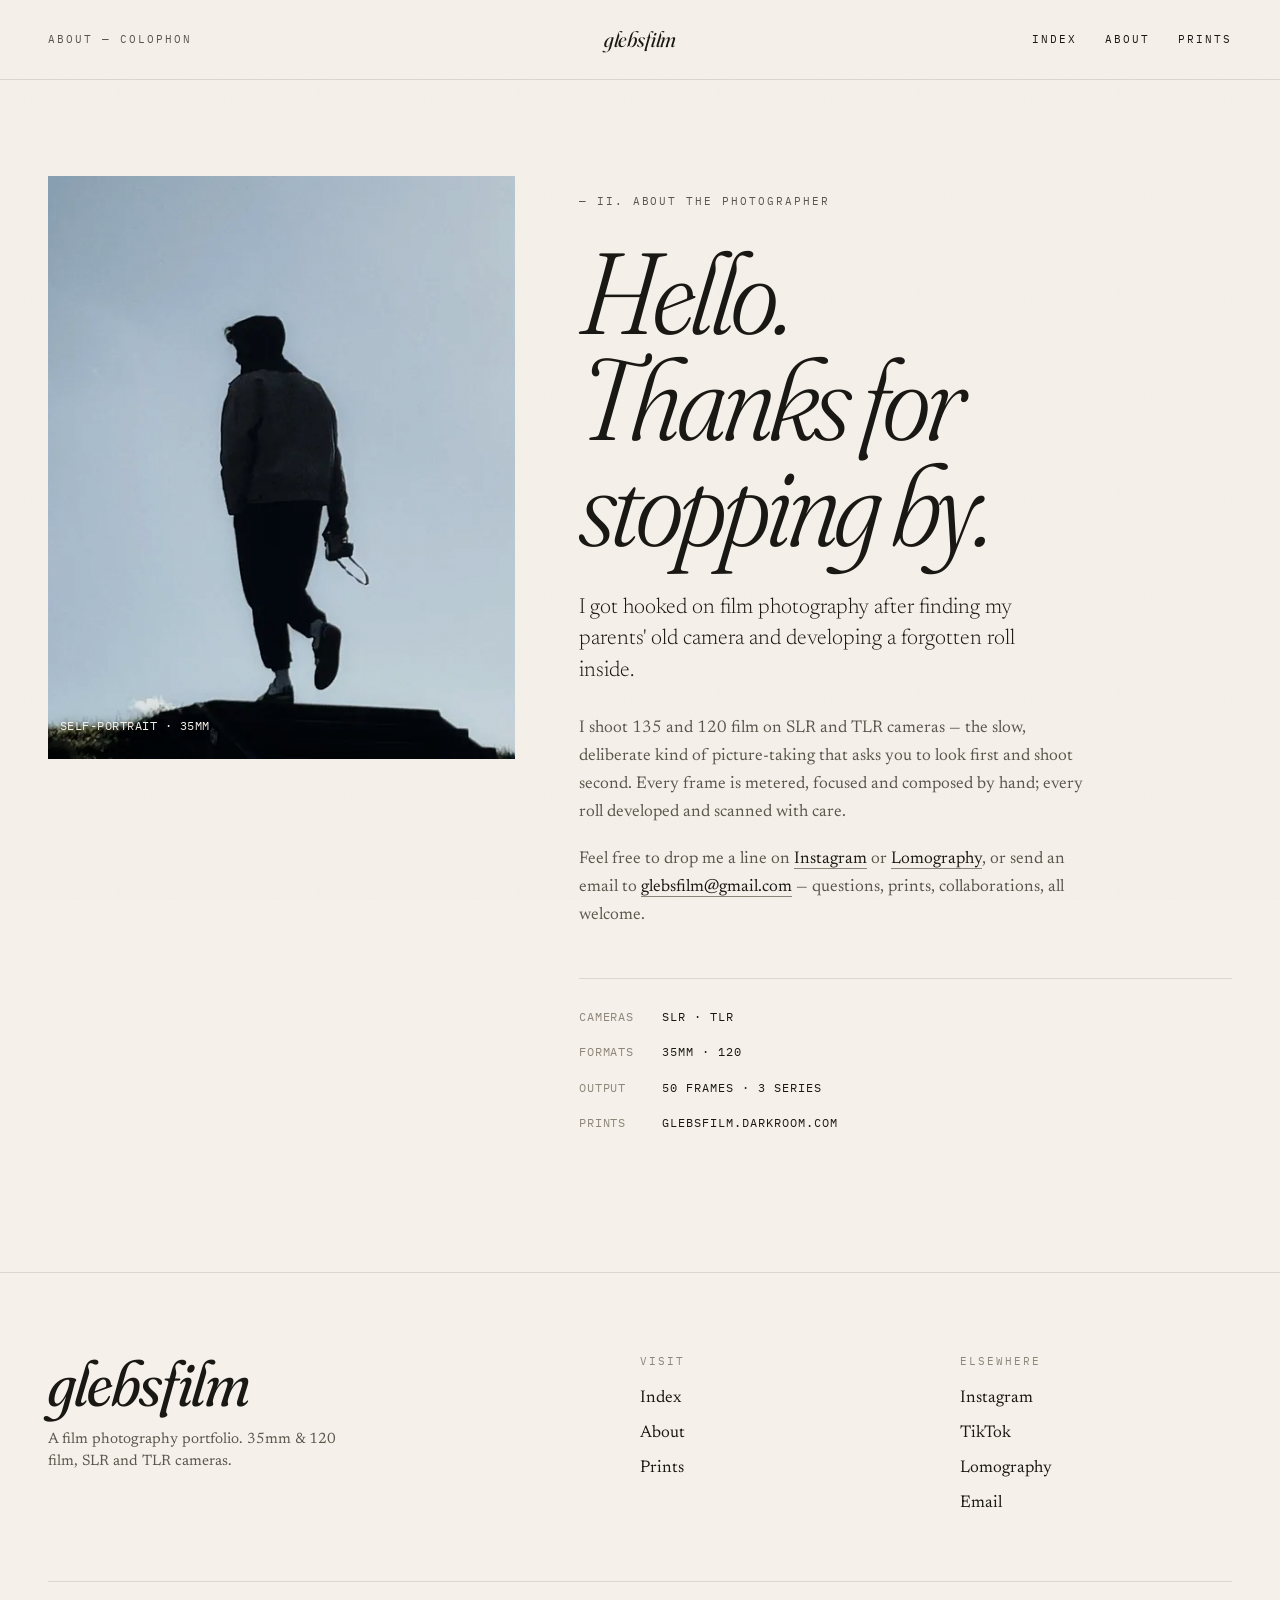
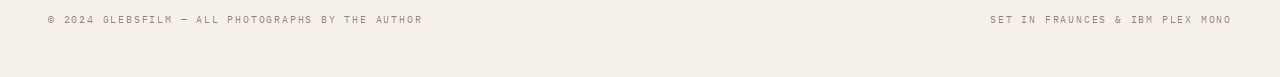
==== about.html @ 9dc7b3a7 "viewport fix" ====
<!DOCTYPE html>
<html lang="en">
<head>
  <meta charset="UTF-8">
  <meta name="viewport" content="width=device-width, initial-scale=1.0, viewport-fit=cover">
  <title>About — glebsfilm</title>
  <meta name="description" content="About glebsfilm — a film photographer working with 35mm and 120 film on SLR and TLR cameras.">
  <meta name="keywords" content="Photography, Film photography, 35mm film, 120mm film, analog art, vintage photography">
  <meta name="author" content="glebsfilm">
  <link rel="canonical" href="https://www.glebsfilm.com/about.html">

  <link rel="apple-touch-icon" sizes="180x180" href="/apple-touch-icon.png">
  <link rel="icon" type="image/png" sizes="32x32" href="/favicon-32x32.png">
  <link rel="icon" type="image/png" sizes="16x16" href="/favicon-16x16.png">
  <link rel="manifest" href="/site.webmanifest">
  <link rel="mask-icon" href="/safari-pinned-tab.svg" color="#1a1814">
  <meta name="msapplication-TileColor" content="#F5F1EA">
  <meta name="theme-color" content="#F5F1EA">

  <meta property="og:type" content="website">
  <meta property="og:url" content="https://www.glebsfilm.com/about.html">
  <meta property="og:title" content="About — glebsfilm">
  <meta property="og:description" content="About glebsfilm — a film photographer working with 35mm and 120 film on SLR and TLR cameras.">
  <meta property="og:image" content="https://www.glebsfilm.com/assets/logo_square-640.webp">
  <meta property="og:image:width" content="640">
  <meta property="og:image:height" content="640">
  <meta name="twitter:card" content="summary_large_image">
  <meta name="twitter:title" content="About — glebsfilm">
  <meta name="twitter:description" content="About glebsfilm — a film photographer working with 35mm and 120 film on SLR and TLR cameras.">
  <meta name="twitter:image" content="https://www.glebsfilm.com/assets/logo_square-640.webp">

  <script defer src="https://static.cloudflareinsights.com/beacon.min.js"
          data-cf-beacon='{"token": "REPLACE_WITH_YOUR_CF_BEACON_TOKEN"}'></script>

  <link rel="preconnect" href="https://fonts.googleapis.com">
  <link rel="preconnect" href="https://fonts.gstatic.com" crossorigin>
  <link rel="stylesheet"
        href="https://fonts.googleapis.com/css2?family=Fraunces:ital,opsz,wght,SOFT@0,9..144,300..600,30..100;1,9..144,300..600,30..100&family=Newsreader:ital,opsz,wght@0,6..72,300..600;1,6..72,300..600&family=IBM+Plex+Mono:wght@300;400;500&display=swap">

  <link rel="stylesheet" href="styles/site.css?v=f0097ba1">
  
</head>
<body>
  <header class="site-nav">
  <div class="site-nav__index">About — Colophon</div>
  <a class="site-nav__brand" href="index.html">glebsfilm</a>
  <button class="site-nav__toggle" aria-label="Menu" aria-expanded="false">
    <svg width="22" height="14" viewBox="0 0 22 14" fill="none" stroke="currentColor" stroke-width="1.5"><line x1="0" y1="2" x2="22" y2="2"/><line x1="0" y1="12" x2="22" y2="12"/></svg>
  </button>
  <ul class="site-nav__links">
      <li><a href="index.html">Index</a></li>
      <li><a href="about.html" aria-current="page">About</a></li>
      <li><a href="https://glebsfilm.darkroom.com">Prints</a></li>
  </ul>
</header>

  <main class="about">
    <div class="container">
      <div class="about__grid">
        <div class="about__portrait">
          <picture>
            <img src="assets/logo_square-640.webp" alt="" decoding="async" width="613" height="640">
          </picture>
          <p class="mono about__portrait__caption">Self-portrait · 35mm</p>
        </div>

        <div class="about__copy">
          <p class="eyebrow about__eyebrow">— II. About the photographer</p>
          <h1 class="about__title">Hello.<br><em>Thanks for stopping by.</em></h1>

          <p class="about__lede">I got hooked on film photography after finding my parents' old camera and developing a forgotten roll inside.</p>

          <div class="about__body">
            <p>I shoot 135 and 120 film on SLR and TLR cameras &mdash; the slow, deliberate kind of picture-taking that asks you to look first and shoot second. Every frame is metered, focused and composed by hand; every roll developed and scanned with care.</p>
            <p>Feel free to drop me a line on <a href="https://www.instagram.com/glebsfilm/" target="_blank" rel="noopener">Instagram</a> or <a href="https://www.lomography.com/homes/glebsfilm/" target="_blank" rel="noopener">Lomography</a>, or send an email to <a href="mailto:glebsfilm@gmail.com">glebsfilm@gmail.com</a> &mdash; questions, prints, collaborations, all welcome.</p>
          </div>

          <dl class="about__contact">
            <dt>Cameras</dt><dd>SLR · TLR</dd>
            <dt>Formats</dt><dd>35mm · 120</dd>
            <dt>Output</dt><dd>50 frames · 3 series</dd>
            <dt>Prints</dt><dd><a href="https://glebsfilm.darkroom.com" target="_blank" rel="noopener">glebsfilm.darkroom.com</a></dd>
          </dl>
        </div>
      </div>
    </div>
  </main>

  <footer class="site-foot">
  <div class="container">
    <div class="site-foot__grid">
      <div>
        <p class="site-foot__brand">glebsfilm</p>
        <p class="site-foot__tag">A film photography portfolio. 35mm &amp; 120 film, SLR and TLR cameras.</p>
      </div>
      <div class="site-foot__col">
        <h4>Visit</h4>
        <ul>
          <li><a href="index.html">Index</a></li>
          <li><a href="about.html">About</a></li>
          <li><a href="https://glebsfilm.darkroom.com" target="_blank" rel="noopener">Prints</a></li>
        </ul>
      </div>
      <div class="site-foot__col">
        <h4>Elsewhere</h4>
        <ul>
          <li><a href="https://www.instagram.com/glebsfilm" target="_blank" rel="noopener">Instagram</a></li>
          <li><a href="https://www.tiktok.com/@glebsfilm_" target="_blank" rel="noopener">TikTok</a></li>
          <li><a href="https://www.lomography.com/homes/glebsfilm/" target="_blank" rel="noopener">Lomography</a></li>
          <li><a href="mailto:glebsfilm@gmail.com">Email</a></li>
        </ul>
      </div>
    </div>
    <div class="site-foot__base">
      <p class="site-foot__copyright">© 2024 glebsfilm — All photographs by the author</p>
      <p class="site-foot__set">Set in Fraunces &amp; IBM Plex Mono</p>
    </div>
  </div>
</footer>
  <script src="js/site.js?v=3b735ae2" defer></script>
</body>
</html>
---- styles/site.css ----
/* ============================================================
   glebsfilm — editorial monograph
   --------------------------------------------------------------
   Visual direction: printed photography book.
   Cream paper, generous whitespace, italic serif display,
   monospace for indices and metadata, serif for prose.
   No Bootstrap — modern CSS only (Grid, custom props, clamp).
   ============================================================ */

:root {
  /* Colour — paper, ink, and a single film-leader red accent */
  --paper:        #F5F1EA;
  --paper-soft:   #EFEAE1;
  --ink:          #1A1814;
  --ink-soft:     #5C564C;
  --ink-faint:    #8E867A;
  --hairline:     rgba(26, 24, 20, 0.12);
  --accent:       #8B2C1F;   /* deep darkroom red, used sparingly */
  --backdrop:     rgba(245, 241, 234, 0.96);

  /* Type */
  --font-display: 'Fraunces', 'Times New Roman', Georgia, serif;
  --font-body:    'Newsreader', 'Georgia', 'Times New Roman', serif;
  --font-mono:    'IBM Plex Mono', ui-monospace, 'SFMono-Regular', Menlo, monospace;

  /* Rhythm */
  --gutter: clamp(1.25rem, 4vw, 3rem);
  --max-w: 1400px;
}

/* ---------- Reset & base ---------- */
*, *::before, *::after { box-sizing: border-box; }

html { scroll-behavior: smooth; overflow-x: hidden; }

body {
  margin: 0;
  min-height: 100vh;
  overflow-x: hidden;       /* belt-and-suspenders against any stray horizontal overflow */
  background: var(--paper);
  color: var(--ink);
  font-family: var(--font-body);
  font-size: 17px;
  line-height: 1.6;
  font-feature-settings: "kern" 1, "liga" 1;
  -webkit-font-smoothing: antialiased;
  text-rendering: optimizeLegibility;
}

img, picture { display: block; max-width: 100%; }

a { color: inherit; text-decoration: none; }
a:hover { color: var(--accent); }

/* Page-grain overlay — almost imperceptible, gives the cream
   background some texture like uncoated paper. */
body::before {
  content: "";
  position: fixed;
  inset: 0;
  pointer-events: none;
  z-index: 200;
  opacity: 0.04;
  background-image: url("data:image/svg+xml;utf8,<svg xmlns='http://www.w3.org/2000/svg' width='200' height='200'><filter id='n'><feTurbulence type='fractalNoise' baseFrequency='0.9' numOctaves='2' stitchTiles='stitch'/></filter><rect width='100%25' height='100%25' filter='url(%23n)'/></svg>");
  mix-blend-mode: multiply;
}

/* ---------- Type utilities ---------- */
.mono {
  font-family: var(--font-mono);
  font-weight: 400;
  letter-spacing: 0.04em;
  text-transform: uppercase;
  font-size: 12px;
}

.eyebrow {
  font-family: var(--font-mono);
  font-size: 11px;
  letter-spacing: 0.18em;
  text-transform: uppercase;
  color: var(--ink-soft);
}

.container {
  max-width: var(--max-w);
  margin: 0 auto;
  padding-left: var(--gutter);
  padding-right: var(--gutter);
}

.visually-hidden {
  position: absolute;
  width: 1px; height: 1px;
  padding: 0; margin: -1px;
  overflow: hidden; clip: rect(0,0,0,0);
  white-space: nowrap; border: 0;
}

/* ============================================================
   NAVBAR
   ============================================================ */
.site-nav {
  position: fixed;
  top: 0; left: 0; right: 0;
  z-index: 100;
  display: grid;
  grid-template-columns: 1fr auto 1fr;
  align-items: center;
  padding: 22px var(--gutter);
  /* Extend the bar's background up into the iOS notch/status-bar area
     so it never shows a translucent strip at the very top. */
  padding-top: max(22px, env(safe-area-inset-top));
  background: var(--backdrop);
  backdrop-filter: blur(12px);
  -webkit-backdrop-filter: blur(12px);
  border-bottom: 1px solid var(--hairline);
  transition: padding 0.3s ease, background 0.3s ease;
}

/* When the hero is visible, give the nav a transparent treatment */
.site-nav--on-hero {
  background: transparent;
  border-bottom-color: transparent;
  backdrop-filter: none;
  -webkit-backdrop-filter: none;
  color: var(--paper);
}
.site-nav--on-hero .site-nav__brand,
.site-nav--on-hero .site-nav__links a,
.site-nav--on-hero .site-nav__index { color: var(--paper); }
.site-nav--on-hero .site-nav__index { color: rgba(245,241,234,0.7); }

.site-nav__brand {
  font-family: var(--font-display);
  font-style: italic;
  font-weight: 400;
  font-variation-settings: "opsz" 96;
  font-size: 22px;
  letter-spacing: -0.01em;
  color: var(--ink);
  grid-column: 2;
}

.site-nav__links {
  grid-column: 3;
  display: flex;
  gap: 28px;
  justify-content: flex-end;
  list-style: none;
  padding: 0; margin: 0;
}

.site-nav__links a {
  font-family: var(--font-mono);
  font-size: 11px;
  letter-spacing: 0.18em;
  text-transform: uppercase;
  color: var(--ink);
  position: relative;
  padding: 4px 0;
  display: inline-block;
}
.site-nav__links a::after {
  content: "";
  position: absolute;
  left: 0; right: 100%;
  bottom: -2px;
  height: 1px;
  background: currentColor;
  transition: right 0.35s ease;
}
.site-nav__links a:hover::after { right: 0; }

.site-nav__index {
  grid-column: 1;
  font-family: var(--font-mono);
  font-size: 11px;
  letter-spacing: 0.18em;
  text-transform: uppercase;
  color: var(--ink-soft);
}

.site-nav__toggle {
  display: none;
  background: none;
  border: 0;
  padding: 8px;
  cursor: pointer;
  color: inherit;
}
.site-nav__toggle svg { display: block; }

@media (max-width: 720px) {
  .site-nav { grid-template-columns: auto 1fr auto; padding: 18px var(--gutter); }
  .site-nav__index { display: none; }
  .site-nav__brand { grid-column: 1; font-size: 20px; }
  .site-nav__toggle { display: block; grid-column: 3; justify-self: end; }
  .site-nav__links {
    position: absolute;
    grid-column: 1 / -1;   /* span the whole bar, not just the right column */
    top: 100%; left: 0; right: 0;
    flex-direction: column;
    gap: 0;
    background: var(--paper);
    border-bottom: 1px solid var(--hairline);
    padding: 0;
    max-height: 0;
    overflow: hidden;
    transition: max-height 0.35s ease;
  }
  .site-nav__links.open { max-height: 400px; }
  .site-nav__links li { border-top: 1px solid var(--hairline); }
  .site-nav__links a {
    display: block;
    padding: 18px var(--gutter);
    font-size: 12px;
    color: var(--ink) !important;
  }
}

/* ============================================================
   HERO  (home page)
   ============================================================ */
.hero {
  position: relative;
  min-height: 100vh;
  max-height: 1100px;       /* keep it cinematic on tall monitors */
  display: grid;
  grid-template-rows: 1fr auto;
  overflow: hidden;
  background: var(--ink);
  color: var(--paper);
}

.hero__image {
  position: absolute;
  inset: 0;
  background-image: url('../assets/background-1920.webp');
  background-size: cover;
  /* Push the focal point higher so the face/camera stays in frame
     on wide aspect ratios. */
  background-position: 50% 22%;
  filter: brightness(0.78) contrast(1.05);
  z-index: 0;
}
@media (min-width: 1400px) {
  .hero__image { background-position: 50% 30%; }
}

.hero__image::after {
  content: "";
  position: absolute;
  inset: 0;
  background:
    linear-gradient(to bottom, rgba(0,0,0,0.4) 0%, transparent 25%, transparent 50%, rgba(0,0,0,0.65) 100%),
    radial-gradient(ellipse at center, transparent 35%, rgba(0,0,0,0.35) 100%);
}

.hero__content {
  position: relative;
  z-index: 2;
  grid-row: 2;
  padding: var(--gutter);
  padding-bottom: clamp(2.5rem, 6vw, 5rem);
  /* Use a centred container with max width so on 1920+ monitors the
     title doesn't sit on the absolute edge. */
  max-width: var(--max-w);
  margin: 0 auto;
  width: 100%;
  display: grid;
  grid-template-columns: 1fr auto;
  align-items: end;
  gap: var(--gutter);
}

.hero__title-wrap {
  /* Width is determined by the longest .word inside. No max-width
     constraint — that was causing 'by hand.' to wrap on its space. */
}

.hero__title {
  font-family: var(--font-display);
  font-weight: 300;
  font-style: italic;
  font-variation-settings: "opsz" 144, "SOFT" 30;
  font-size: clamp(44px, 9.5vw, 140px);
  line-height: 0.94;
  letter-spacing: -0.035em;
  color: var(--paper);
  margin: 0;
}
.hero__title .word {
  display: block;
  white-space: nowrap;   /* never break a word block at a space */
  opacity: 0;
  transform: translateY(28px);
  animation: rise 1.1s cubic-bezier(0.2, 0.7, 0.2, 1) forwards;
}
.hero__title .word:nth-child(1) { animation-delay: 0.20s; }
.hero__title .word:nth-child(2) { animation-delay: 0.35s; }
.hero__title .word:nth-child(3) { animation-delay: 0.50s; }

@keyframes rise {
  to { opacity: 1; transform: translateY(0); }
}

.hero__meta {
  display: flex;
  flex-direction: column;
  align-items: flex-end;
  gap: 8px;
  color: var(--paper);
  text-align: right;
  opacity: 0;
  animation: fadeUp 1s ease 0.75s forwards;
  padding-bottom: 6px;
}
.hero__meta .mono { color: rgba(245, 241, 234, 0.78); }
.hero__meta__name {
  font-size: 13px !important;
  letter-spacing: 0.12em !important;
  color: var(--paper) !important;
}
.hero__meta__sub { opacity: 0.6; }

@keyframes fadeUp {
  from { opacity: 0; transform: translateY(12px); }
  to   { opacity: 1; transform: translateY(0); }
}

.hero__corner {
  position: absolute;
  top: 0; right: 0;
  padding: calc(var(--gutter) + 76px) var(--gutter) 0;
  z-index: 2;
  color: var(--paper);
  text-align: right;
  opacity: 0;
  animation: fadeUp 1s ease 0.95s forwards;
}
.hero__corner .mono { color: rgba(245, 241, 234, 0.7); }
.hero__corner__sep {
  display: inline-block;
  width: 28px;
  height: 1px;
  background: rgba(245, 241, 234, 0.6);
  vertical-align: middle;
  margin: 0 8px 4px;
}

.hero__scroll {
  position: absolute;
  bottom: 24px;
  left: 50%;
  transform: translateX(-50%);
  z-index: 2;
  color: var(--paper);
  display: flex;
  flex-direction: column;
  align-items: center;
  gap: 6px;
  opacity: 0;
  animation: fadeUp 1s ease 1.5s forwards;
}
.hero__scroll .mono { color: rgba(245, 241, 234, 0.6); }
.hero__scroll__line {
  width: 1px;
  height: 36px;
  background: rgba(245, 241, 234, 0.45);
  position: relative;
  overflow: hidden;
}
.hero__scroll__line::after {
  content: "";
  position: absolute;
  inset: 0;
  background: var(--paper);
  transform: translateY(-100%);
  animation: drip 2.4s ease-in-out infinite;
}
@keyframes drip {
  0%   { transform: translateY(-100%); }
  60%  { transform: translateY(100%); }
  100% { transform: translateY(100%); }
}

@media (max-width: 720px) {
  .hero__content { grid-template-columns: 1fr; }
  .hero__meta    { align-items: flex-start; text-align: left; }
  .hero__corner  { display: none; }
}

/* ============================================================
   COLLECTIONS GRID (home)
   ============================================================ */
.collections {
  padding: clamp(5rem, 12vw, 9rem) 0 clamp(4rem, 10vw, 7rem);
}

.collections__header {
  display: grid;
  grid-template-columns: 1fr auto;
  align-items: end;
  gap: var(--gutter);
  margin-bottom: clamp(2.5rem, 6vw, 5rem);
  padding-bottom: 22px;
  border-bottom: 1px solid var(--hairline);
}

.collections__eyebrow { margin-bottom: 18px; }

.collections__title {
  font-family: var(--font-display);
  font-style: italic;
  font-weight: 300;
  font-variation-settings: "opsz" 144;
  font-size: clamp(40px, 6.5vw, 96px);
  line-height: 0.96;
  letter-spacing: -0.03em;
  margin: 0;
}

.collections__count {
  text-align: right;
  color: var(--ink-soft);
  padding-bottom: 8px;
}

.collections__grid {
  display: grid;
  grid-template-columns: repeat(3, 1fr);
  gap: clamp(1.5rem, 3vw, 3rem);
}

@media (max-width: 880px) {
  .collections__grid { grid-template-columns: 1fr; gap: 3.5rem; }
  .collections__header { grid-template-columns: 1fr; align-items: start; }
  .collections__count { text-align: left; padding-bottom: 0; }
}

.collection-card {
  position: relative;
  display: block;
  color: var(--ink);
}

.collection-card__media {
  position: relative;
  aspect-ratio: 4 / 5;
  overflow: hidden;
  background: var(--ink-soft);
}
/* picture must also fill the box so the inner img can cover it */
.collection-card__media picture {
  position: absolute;
  inset: 0;
  display: block;
}
.collection-card__media img {
  width: 100%;
  height: 100%;
  object-fit: cover;
  transition: transform 1.2s cubic-bezier(0.2, 0.7, 0.2, 1);
}
.collection-card:hover .collection-card__media img {
  transform: scale(1.045);
}

.collection-card__num {
  position: absolute;
  top: 14px; left: 14px;
  color: #fff;
  mix-blend-mode: difference;
  z-index: 2;
}

.collection-card__view {
  position: absolute;
  bottom: 14px; right: 14px;
  color: var(--paper);
  opacity: 0;
  transform: translateY(6px);
  transition: opacity 0.4s ease, transform 0.4s ease;
  z-index: 2;
  text-shadow: 0 1px 6px rgba(0,0,0,0.4);
}
.collection-card:hover .collection-card__view {
  opacity: 1;
  transform: translateY(0);
}

.collection-card__meta {
  display: grid;
  grid-template-columns: 1fr auto;
  align-items: baseline;
  gap: 16px;
  margin-top: 18px;
  padding-bottom: 4px;
}

.collection-card__title {
  font-family: var(--font-display);
  font-style: italic;
  font-weight: 400;
  font-variation-settings: "opsz" 96;
  font-size: clamp(22px, 2.3vw, 30px);
  line-height: 1.05;
  letter-spacing: -0.015em;
  margin: 0;
  color: var(--ink);
  transition: color 0.3s ease;
}
.collection-card:hover .collection-card__title { color: var(--accent); }

.collection-card__count {
  color: var(--ink-faint);
  white-space: nowrap;
}

/* ============================================================
   ABOUT
   ============================================================ */
.about {
  padding-top: clamp(7rem, 14vw, 11rem);
  padding-bottom: clamp(5rem, 10vw, 8rem);
}

.about__grid {
  display: grid;
  grid-template-columns: 5fr 7fr;
  gap: clamp(2rem, 5vw, 5rem);
  align-items: start;
}

@media (max-width: 880px) {
  .about__grid { grid-template-columns: 1fr; }
}

.about__portrait {
  position: relative;
  aspect-ratio: 4 / 5;
  overflow: hidden;
  background: var(--ink-soft);
}
.about__portrait picture {
  position: absolute;
  inset: 0;
  display: block;
}
.about__portrait img {
  width: 100%; height: 100%;
  object-fit: cover;
  filter: contrast(1.04);
}
.about__portrait__caption {
  position: absolute;
  bottom: 12px; left: 12px;
  color: var(--paper);
  text-shadow: 0 1px 8px rgba(0,0,0,0.5);
}

.about__copy { padding-top: 6px; }

.about__eyebrow { margin-bottom: 28px; }

.about__title {
  font-family: var(--font-display);
  font-style: italic;
  font-weight: 300;
  font-variation-settings: "opsz" 144, "SOFT" 50;
  font-size: clamp(48px, 9vw, 132px);
  line-height: 0.92;
  letter-spacing: -0.035em;
  margin: 0 0 36px;
}

.about__lede {
  font-family: var(--font-body);
  font-weight: 300;
  font-size: clamp(19px, 1.7vw, 24px);
  line-height: 1.45;
  color: var(--ink);
  margin: 0 0 28px;
  max-width: 38ch;
}
.about__lede em {
  font-family: var(--font-display);
  font-style: italic;
  font-variation-settings: "opsz" 36;
  font-weight: 400;
}

.about__body {
  font-size: 17px;
  line-height: 1.65;
  color: var(--ink-soft);
  max-width: 52ch;
}
.about__body p { margin: 0 0 1.1em; }
.about__body a {
  color: var(--ink);
  border-bottom: 1px solid var(--ink-faint);
  transition: color 0.2s ease, border-color 0.2s ease;
}
.about__body a:hover {
  color: var(--accent);
  border-color: var(--accent);
}

.about__contact {
  margin-top: 48px;
  padding-top: 28px;
  border-top: 1px solid var(--hairline);
  display: grid;
  grid-template-columns: auto 1fr;
  gap: 16px 28px;
  font-family: var(--font-mono);
  font-size: 12px;
  letter-spacing: 0.08em;
  text-transform: uppercase;
}
.about__contact dt { color: var(--ink-faint); }
.about__contact dd { margin: 0; color: var(--ink); }

/* ============================================================
   COLLECTION PAGE
   ============================================================ */
.coll-head {
  padding-top: clamp(7rem, 13vw, 11rem);
  padding-bottom: clamp(2rem, 5vw, 4rem);
}

.coll-head__grid {
  display: grid;
  grid-template-columns: 1fr auto;
  align-items: end;
  gap: var(--gutter);
  padding-bottom: 28px;
  border-bottom: 1px solid var(--hairline);
}

.coll-head__eyebrow { margin-bottom: 18px; }

.coll-head__title {
  font-family: var(--font-display);
  font-style: italic;
  font-weight: 300;
  font-variation-settings: "opsz" 144, "SOFT" 40;
  font-size: clamp(48px, 9vw, 132px);
  line-height: 0.92;
  letter-spacing: -0.035em;
  margin: 0;
}

.coll-head__meta {
  display: grid;
  gap: 10px;
  text-align: right;
  color: var(--ink-soft);
  padding-bottom: 8px;
}

@media (max-width: 720px) {
  .coll-head__grid { grid-template-columns: 1fr; }
  .coll-head__meta { text-align: left; }
}

.gallery {
  /* CSS-columns masonry. Photos flow into columns at their natural
     aspect ratio, balanced for height. */
  padding-top: clamp(1.5rem, 3vw, 2.5rem);
  columns: 2;
  column-gap: clamp(1rem, 2.2vw, 2rem);
}

@media (max-width: 720px) {
  .gallery { columns: 1; }
}

.frame {
  position: relative;
  display: block;
  width: 100%;
  margin: 0 0 clamp(1.75rem, 3.5vw, 3rem);
  break-inside: avoid;     /* don't split a figure across columns */
  cursor: zoom-in;
}

.frame__picture {
  position: relative;
  overflow: hidden;
  background: transparent;
  box-shadow: 0 1px 0 var(--hairline), 0 18px 30px -22px rgba(26,24,20,0.18);
}

.frame__picture img {
  width: 100%;
  height: auto;
  display: block;
  opacity: 0;
  transform: scale(1.015);
  transition: opacity 1.2s ease, transform 1.4s ease;
}
.frame.in .frame__picture img {
  opacity: 1;
  transform: scale(1);
}

/* Subtle zoom hint on hover */
.frame:hover .frame__picture img { transform: scale(1.025); }
.frame:hover .frame__caption .frame__index { color: var(--accent); }

/* Caption sits BELOW the photo — always readable, never fighting
   the image. Index left, camera + film right; stacks on mobile. */
.frame__caption {
  display: flex;
  align-items: baseline;
  justify-content: space-between;
  gap: 12px;
  margin: 14px 2px 0;
  flex-wrap: wrap;
}
.frame__index {
  color: var(--ink-faint);
  font-size: 11px;
  letter-spacing: 0.14em;
}
.frame__meta {
  color: var(--ink-soft);
  font-size: 11px;
  letter-spacing: 0.14em;
  text-align: right;
}

/* End-of-collection navigation */
.coll-foot {
  padding: clamp(3.5rem, 8vw, 6rem) 0 clamp(2rem, 5vw, 3rem);
  border-top: 1px solid var(--hairline);
  margin-top: clamp(3rem, 7vw, 5rem);
}
.coll-foot__inner {
  display: grid;
  grid-template-columns: 1fr auto 1fr;
  align-items: center;
  gap: var(--gutter);
}
.coll-foot__prev, .coll-foot__next {
  display: grid;
  gap: 6px;
}
.coll-foot__prev { text-align: left; }
.coll-foot__next { text-align: right; }
.coll-foot__label { color: var(--ink-faint); }
.coll-foot__link {
  font-family: var(--font-display);
  font-style: italic;
  font-size: clamp(26px, 3.5vw, 44px);
  line-height: 1;
  letter-spacing: -0.02em;
  font-variation-settings: "opsz" 72;
}
.coll-foot__link:hover { color: var(--accent); }

.coll-foot__home {
  font-family: var(--font-mono);
  font-size: 11px;
  letter-spacing: 0.18em;
  text-transform: uppercase;
  color: var(--ink-soft);
  white-space: nowrap;
}
.coll-foot__home:hover { color: var(--accent); }

@media (max-width: 720px) {
  .coll-foot__inner { grid-template-columns: 1fr; gap: 32px; text-align: left; }
  .coll-foot__next { text-align: left; }
}

/* ============================================================
   FOOTER
   ============================================================ */
.site-foot {
  border-top: 1px solid var(--hairline);
  padding: clamp(3rem, 7vw, 5rem) 0 clamp(1.5rem, 3vw, 2.5rem);
  background: var(--paper);
}
.site-foot__grid {
  display: grid;
  grid-template-columns: 2fr 1fr 1fr;
  gap: clamp(1.5rem, 4vw, 3rem);
  align-items: start;
}
@media (max-width: 720px) {
  .site-foot__grid { grid-template-columns: 1fr; gap: 2rem; }
}

.site-foot__brand {
  font-family: var(--font-display);
  font-style: italic;
  font-variation-settings: "opsz" 144, "SOFT" 50;
  font-size: clamp(36px, 5vw, 64px);
  line-height: 0.95;
  letter-spacing: -0.02em;
  color: var(--ink);
  margin: 0 0 6px;
}
.site-foot__tag {
  color: var(--ink-soft);
  max-width: 32ch;
  font-size: 15px;
  line-height: 1.5;
}

.site-foot__col h4 {
  font-family: var(--font-mono);
  font-size: 11px;
  letter-spacing: 0.18em;
  text-transform: uppercase;
  color: var(--ink-faint);
  margin: 0 0 14px;
  font-weight: 400;
}
.site-foot__col ul {
  list-style: none;
  padding: 0; margin: 0;
  display: grid;
  gap: 8px;
}
.site-foot__col a {
  font-family: var(--font-body);
  font-size: 17px;
  color: var(--ink);
}
.site-foot__col a:hover { color: var(--accent); }

.site-foot__base {
  margin-top: clamp(2.5rem, 5vw, 4rem);
  padding-top: 20px;
  border-top: 1px solid var(--hairline);
  display: flex;
  justify-content: space-between;
  align-items: center;
  gap: 16px;
  flex-wrap: wrap;
}
.site-foot__copyright,
.site-foot__set {
  font-family: var(--font-mono);
  font-size: 10px;
  letter-spacing: 0.18em;
  text-transform: uppercase;
  color: var(--ink-faint);
}

/* ============================================================
   LIGHTBOX
   ============================================================ */
.lightbox {
  position: fixed;
  inset: 0;
  z-index: 1000;
  background: rgba(15, 14, 12, 0.97);
  display: flex;
  flex-direction: column;
  padding: clamp(60px, 6vw, 90px) clamp(40px, 4vw, 80px) clamp(20px, 3vw, 36px);
  opacity: 0;
  pointer-events: none;
  transition: opacity 0.25s ease;
}
.lightbox.open {
  opacity: 1;
  pointer-events: auto;
}
.lightbox[hidden] { display: none; }

.lightbox__viewport {
  flex: 1 1 0;
  min-height: 0;        /* lets the flex item shrink under intrinsic content */
  display: flex;
  align-items: center;
  justify-content: center;
}

.lightbox__img {
  max-width: 100%;
  max-height: 100%;
  width: auto;
  height: auto;
  object-fit: contain;
  box-shadow: 0 30px 80px -20px rgba(0,0,0,0.6);
  transition: opacity 0.25s ease;
}
.lightbox.loading .lightbox__img { opacity: 0.3; }

.lightbox__caption {
  margin-top: 22px;
  display: grid;
  grid-template-columns: auto 1fr;
  align-items: baseline;
  gap: 24px;
  color: rgba(245, 241, 234, 0.72);
  font-family: var(--font-mono);
  font-size: 11px;
  letter-spacing: 0.18em;
  text-transform: uppercase;
}
.lightbox__index { color: rgba(245, 241, 234, 0.55); }
.lightbox__meta  { color: var(--paper); text-align: right; }

/* Button chrome */
.lightbox button {
  position: absolute;
  background: none;
  border: 0;
  color: var(--paper);
  cursor: pointer;
  padding: 14px;
  opacity: 0.55;
  transition: opacity 0.2s ease;
  z-index: 2;
}
.lightbox button:hover, .lightbox button:focus-visible { opacity: 1; outline: 0; }
.lightbox button svg { display: block; }

.lightbox__close { top: 18px; right: 18px; }
.lightbox__prev  { top: 50%; left: 12px;  transform: translateY(-50%); }
.lightbox__next  { top: 50%; right: 12px; transform: translateY(-50%); }

@media (max-width: 720px) {
  .lightbox { padding: 60px 12px 16px; }
  .lightbox__prev { left: 4px; }
  .lightbox__next { right: 4px; }
  .lightbox__caption {
    grid-template-columns: 1fr;
    gap: 4px;
    font-size: 10px;
  }
  .lightbox__meta { text-align: left; }
}

/* When the lightbox is open, lock body scroll */
body.lightbox-open { overflow: hidden; }
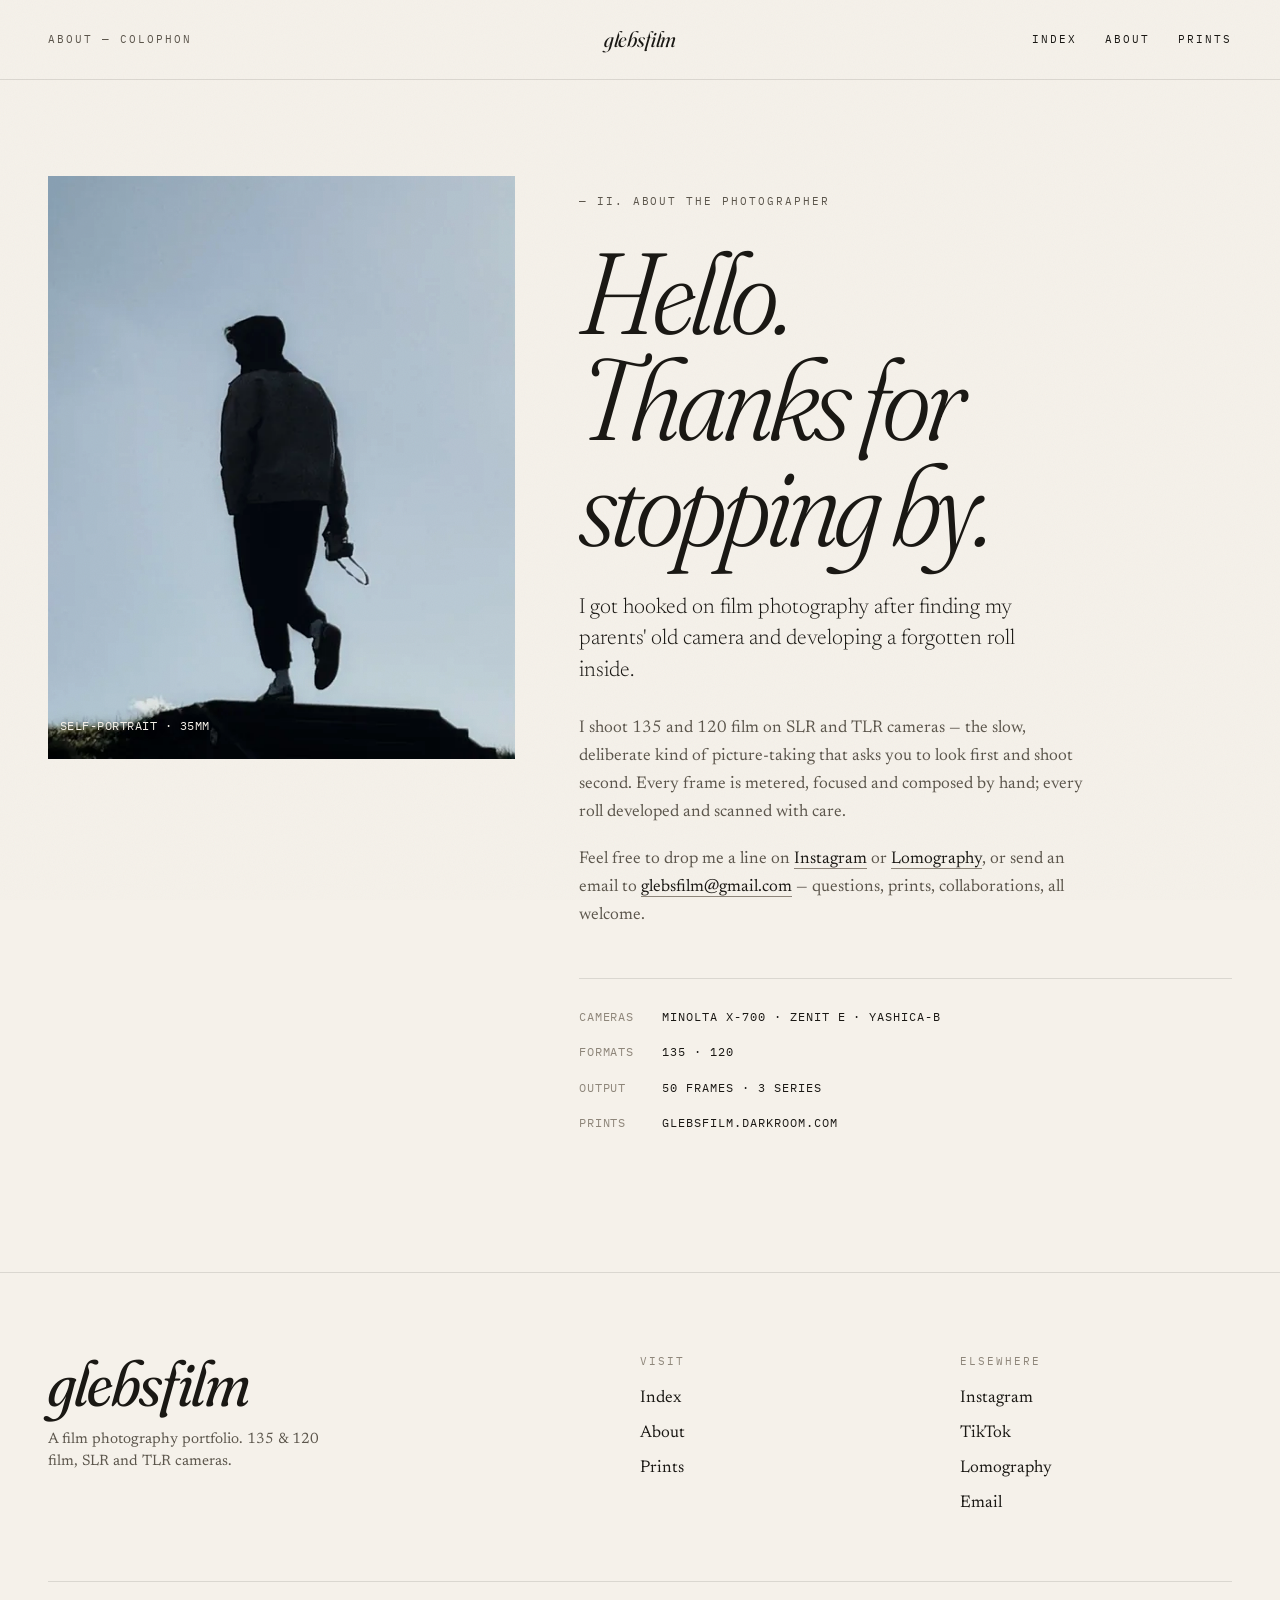
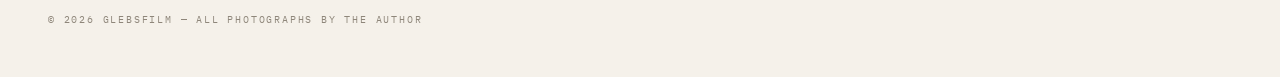
==== commit 8279e4f8: "Update about.html" ====
--- a/about.html
+++ b/about.html
@@ -76,8 +76,8 @@
           </div>
 
           <dl class="about__contact">
-            <dt>Cameras</dt><dd>SLR · TLR</dd>
-            <dt>Formats</dt><dd>35mm · 120</dd>
+            <dt>Cameras</dt><dd>MINOLTA X-700 · ZENIT E · YASHICA-B</dd>
+            <dt>Formats</dt><dd>135 · 120</dd>
             <dt>Output</dt><dd>50 frames · 3 series</dd>
             <dt>Prints</dt><dd><a href="https://glebsfilm.darkroom.com" target="_blank" rel="noopener">glebsfilm.darkroom.com</a></dd>
           </dl>
@@ -91,7 +91,7 @@
     <div class="site-foot__grid">
       <div>
         <p class="site-foot__brand">glebsfilm</p>
-        <p class="site-foot__tag">A film photography portfolio. 35mm &amp; 120 film, SLR and TLR cameras.</p>
+        <p class="site-foot__tag">A film photography portfolio. 135 &amp; 120 film, SLR and TLR cameras.</p>
       </div>
       <div class="site-foot__col">
         <h4>Visit</h4>
@@ -112,11 +112,10 @@
       </div>
     </div>
     <div class="site-foot__base">
-      <p class="site-foot__copyright">© 2024 glebsfilm — All photographs by the author</p>
-      <p class="site-foot__set">Set in Fraunces &amp; IBM Plex Mono</p>
+      <p class="site-foot__copyright">© 2026 glebsfilm — All photographs by the author</p>
     </div>
   </div>
 </footer>
   <script src="js/site.js?v=3b735ae2" defer></script>
 </body>
-</html>+</html>
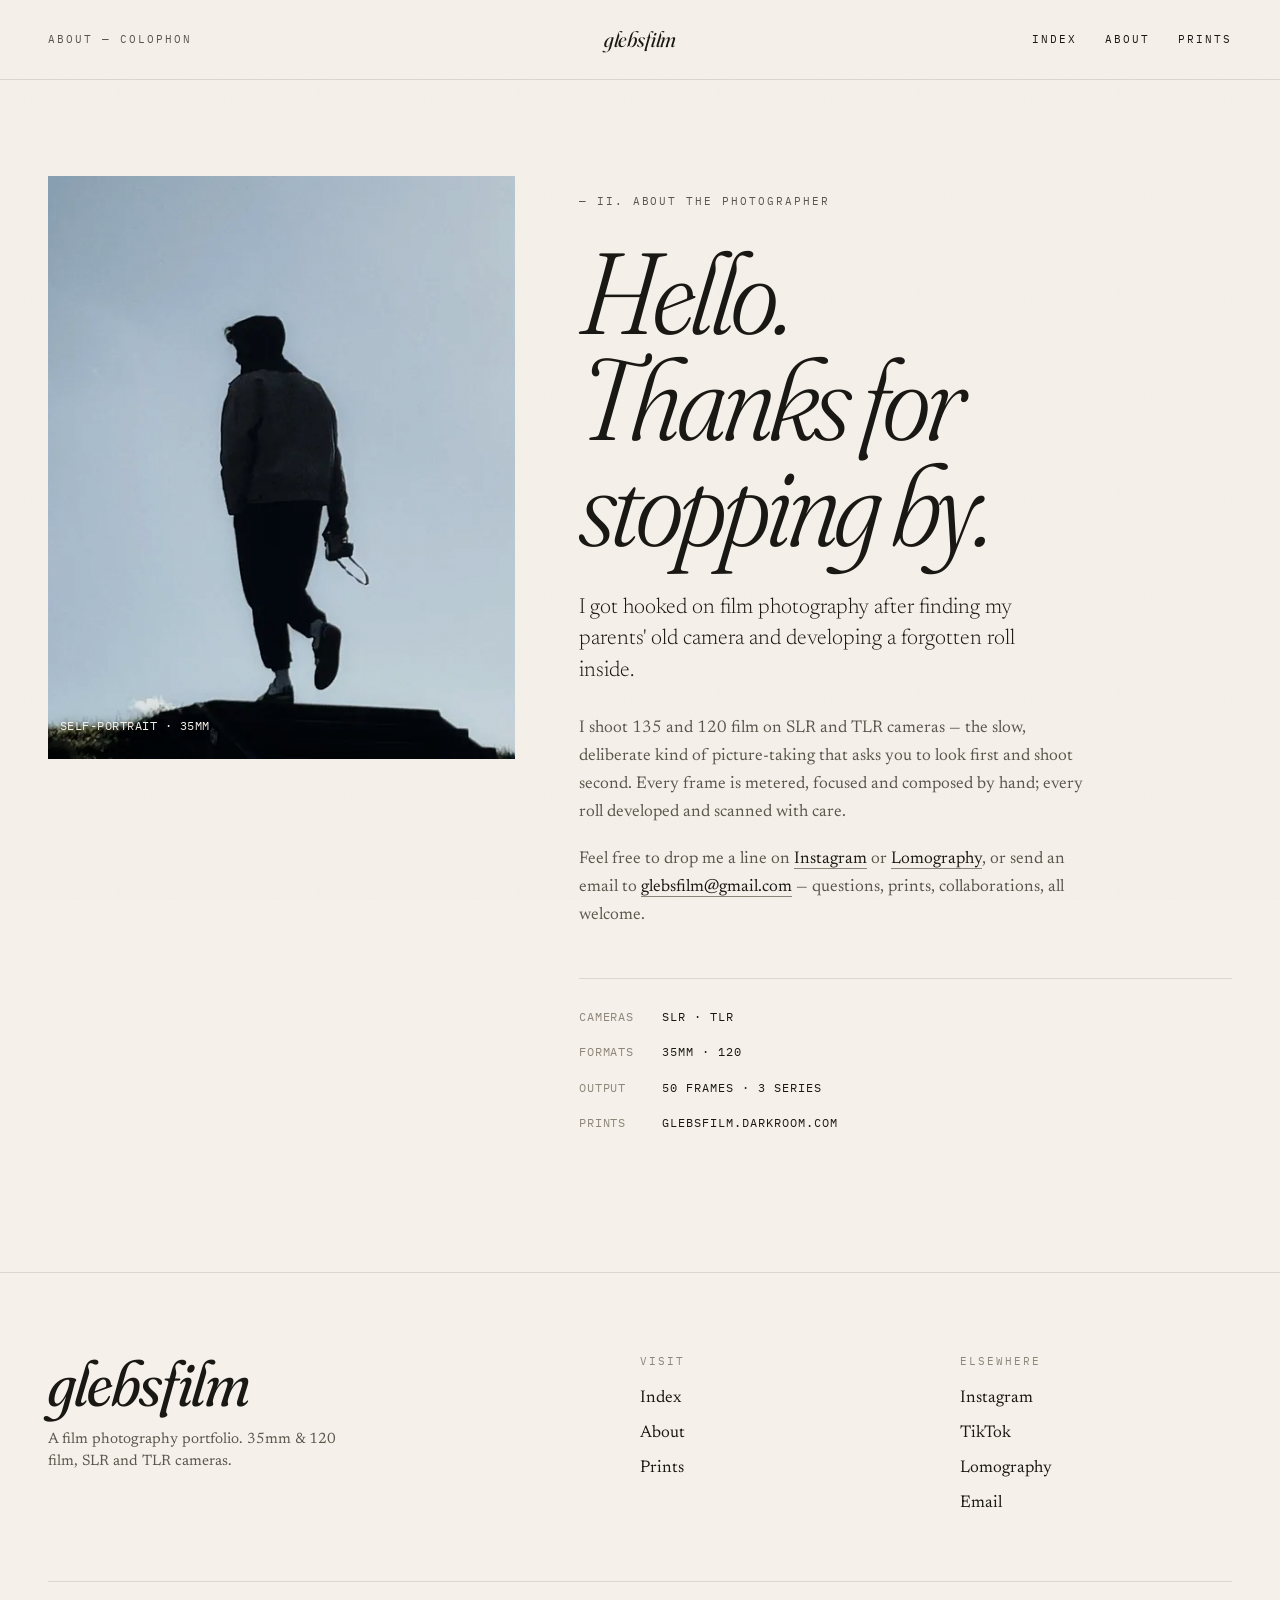
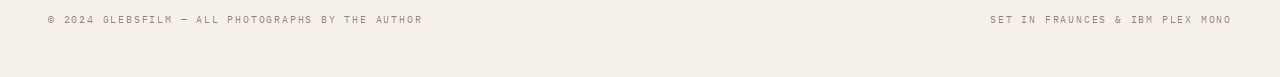
==== commit b565c1ae: "safari top fix" ====
--- a/about.html
+++ b/about.html
@@ -76,8 +76,8 @@
           </div>
 
           <dl class="about__contact">
-            <dt>Cameras</dt><dd>MINOLTA X-700 · ZENIT E · YASHICA-B</dd>
-            <dt>Formats</dt><dd>135 · 120</dd>
+            <dt>Cameras</dt><dd>SLR · TLR</dd>
+            <dt>Formats</dt><dd>35mm · 120</dd>
             <dt>Output</dt><dd>50 frames · 3 series</dd>
             <dt>Prints</dt><dd><a href="https://glebsfilm.darkroom.com" target="_blank" rel="noopener">glebsfilm.darkroom.com</a></dd>
           </dl>
@@ -91,7 +91,7 @@
     <div class="site-foot__grid">
       <div>
         <p class="site-foot__brand">glebsfilm</p>
-        <p class="site-foot__tag">A film photography portfolio. 135 &amp; 120 film, SLR and TLR cameras.</p>
+        <p class="site-foot__tag">A film photography portfolio. 35mm &amp; 120 film, SLR and TLR cameras.</p>
       </div>
       <div class="site-foot__col">
         <h4>Visit</h4>
@@ -112,10 +112,11 @@
       </div>
     </div>
     <div class="site-foot__base">
-      <p class="site-foot__copyright">© 2026 glebsfilm — All photographs by the author</p>
+      <p class="site-foot__copyright">© 2024 glebsfilm — All photographs by the author</p>
+      <p class="site-foot__set">Set in Fraunces &amp; IBM Plex Mono</p>
     </div>
   </div>
 </footer>
   <script src="js/site.js?v=3b735ae2" defer></script>
 </body>
-</html>
+</html>
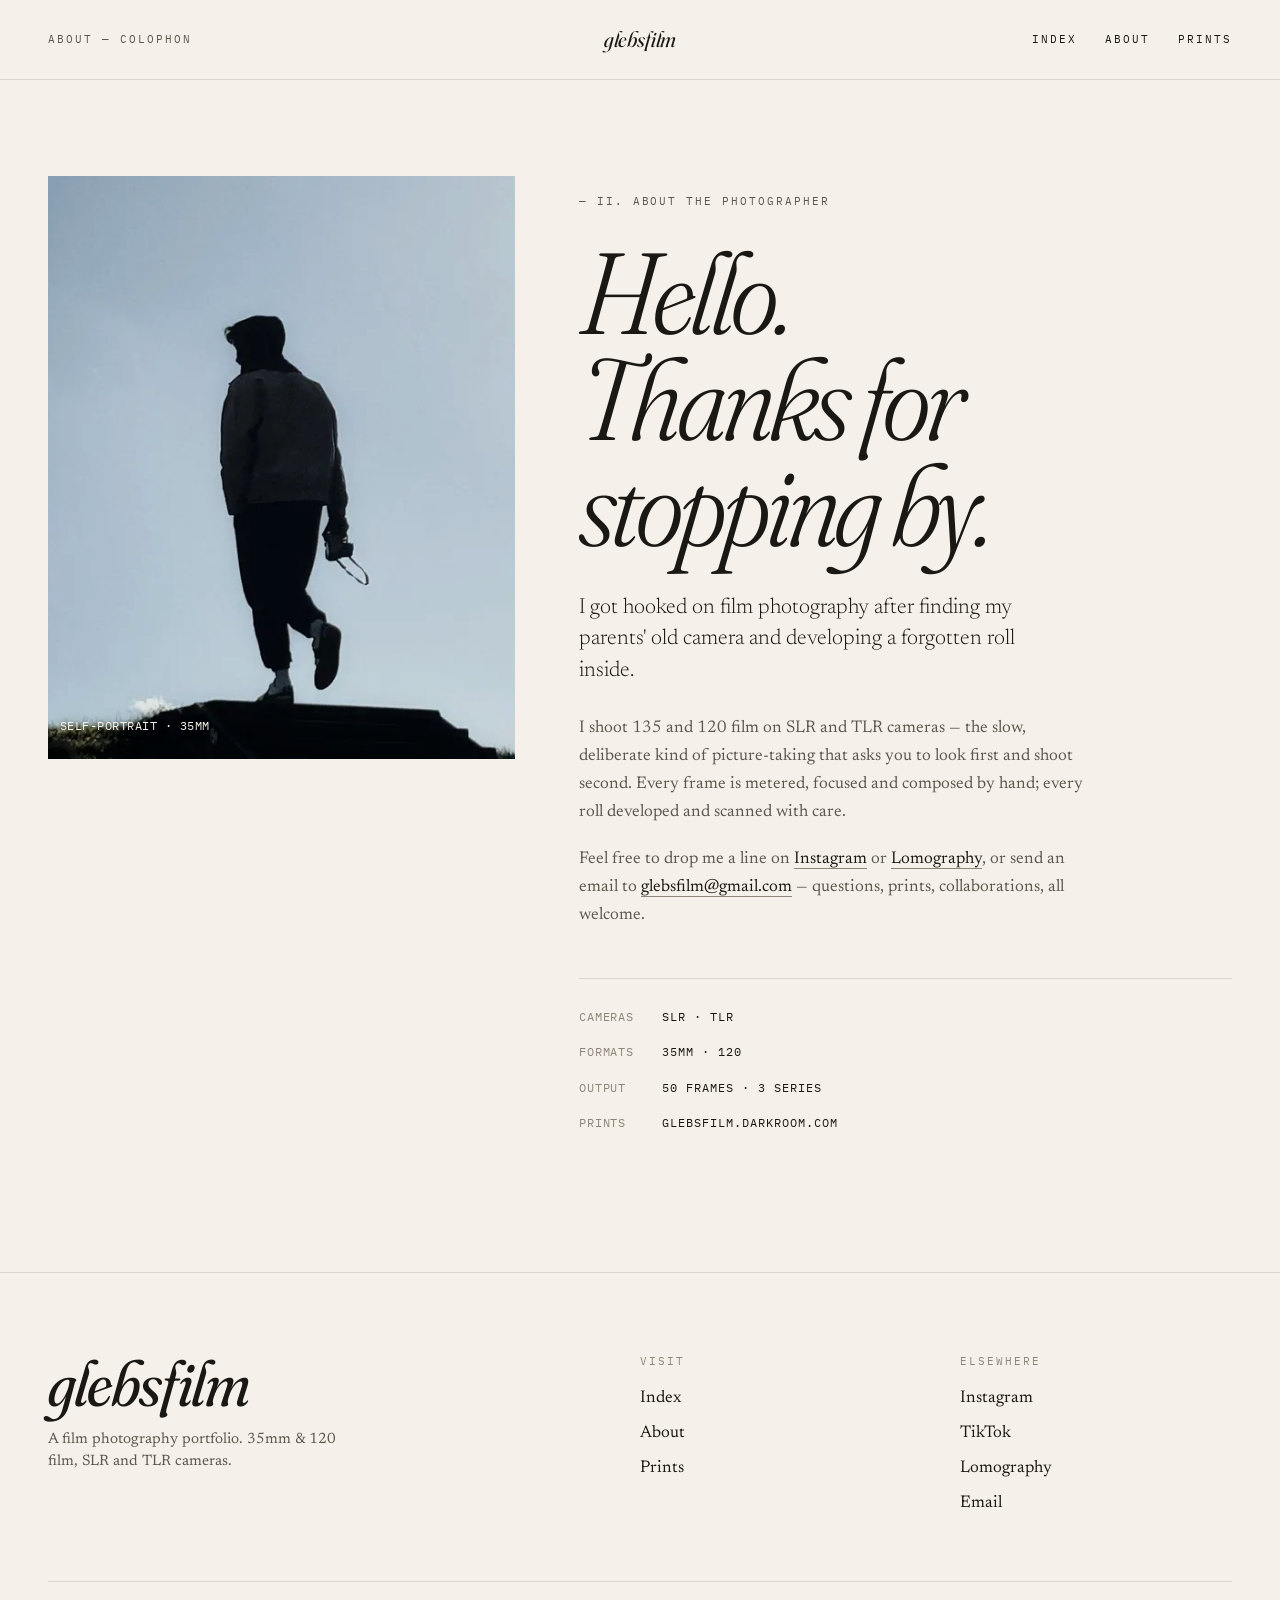
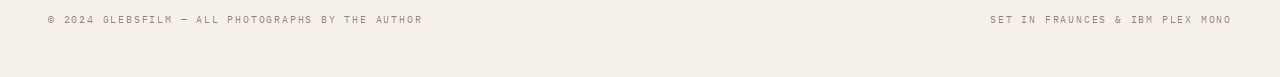
==== commit 398f2f49: "Auto-process images and rebuild HTML [skip ci]" ====
--- a/about.html
+++ b/about.html
@@ -37,7 +37,7 @@
   <link rel="stylesheet"
         href="https://fonts.googleapis.com/css2?family=Fraunces:ital,opsz,wght,SOFT@0,9..144,300..600,30..100;1,9..144,300..600,30..100&family=Newsreader:ital,opsz,wght@0,6..72,300..600;1,6..72,300..600&family=IBM+Plex+Mono:wght@300;400;500&display=swap">
 
-  <link rel="stylesheet" href="styles/site.css?v=f0097ba1">
+  <link rel="stylesheet" href="styles/site.css?v=93d80c30">
   
 </head>
 <body>
--- a/styles/site.css
+++ b/styles/site.css
@@ -941,3 +941,25 @@
 
 /* When the lightbox is open, lock body scroll */
 body.lightbox-open { overflow: hidden; }
+
+/* ============================================================
+   iOS notch / status-bar shield
+   ------------------------------------------------------------
+   A small always-cream strip in the safe-area top zone, sitting
+   just below the navbar (z-index 99 vs nav's 100). iOS Safari
+   sometimes fails to paint position:fixed backgrounds into the
+   safe-area inset during scroll transitions — this guarantees
+   the top is never transparent regardless of the nav's state.
+   Height collapses to 0px on non-notched devices.
+   ============================================================ */
+body::before {
+  content: "";
+  position: fixed;
+  top: 0;
+  left: 0;
+  right: 0;
+  height: env(safe-area-inset-top, 0);
+  background: var(--paper);
+  z-index: 99;
+  pointer-events: none;
+}
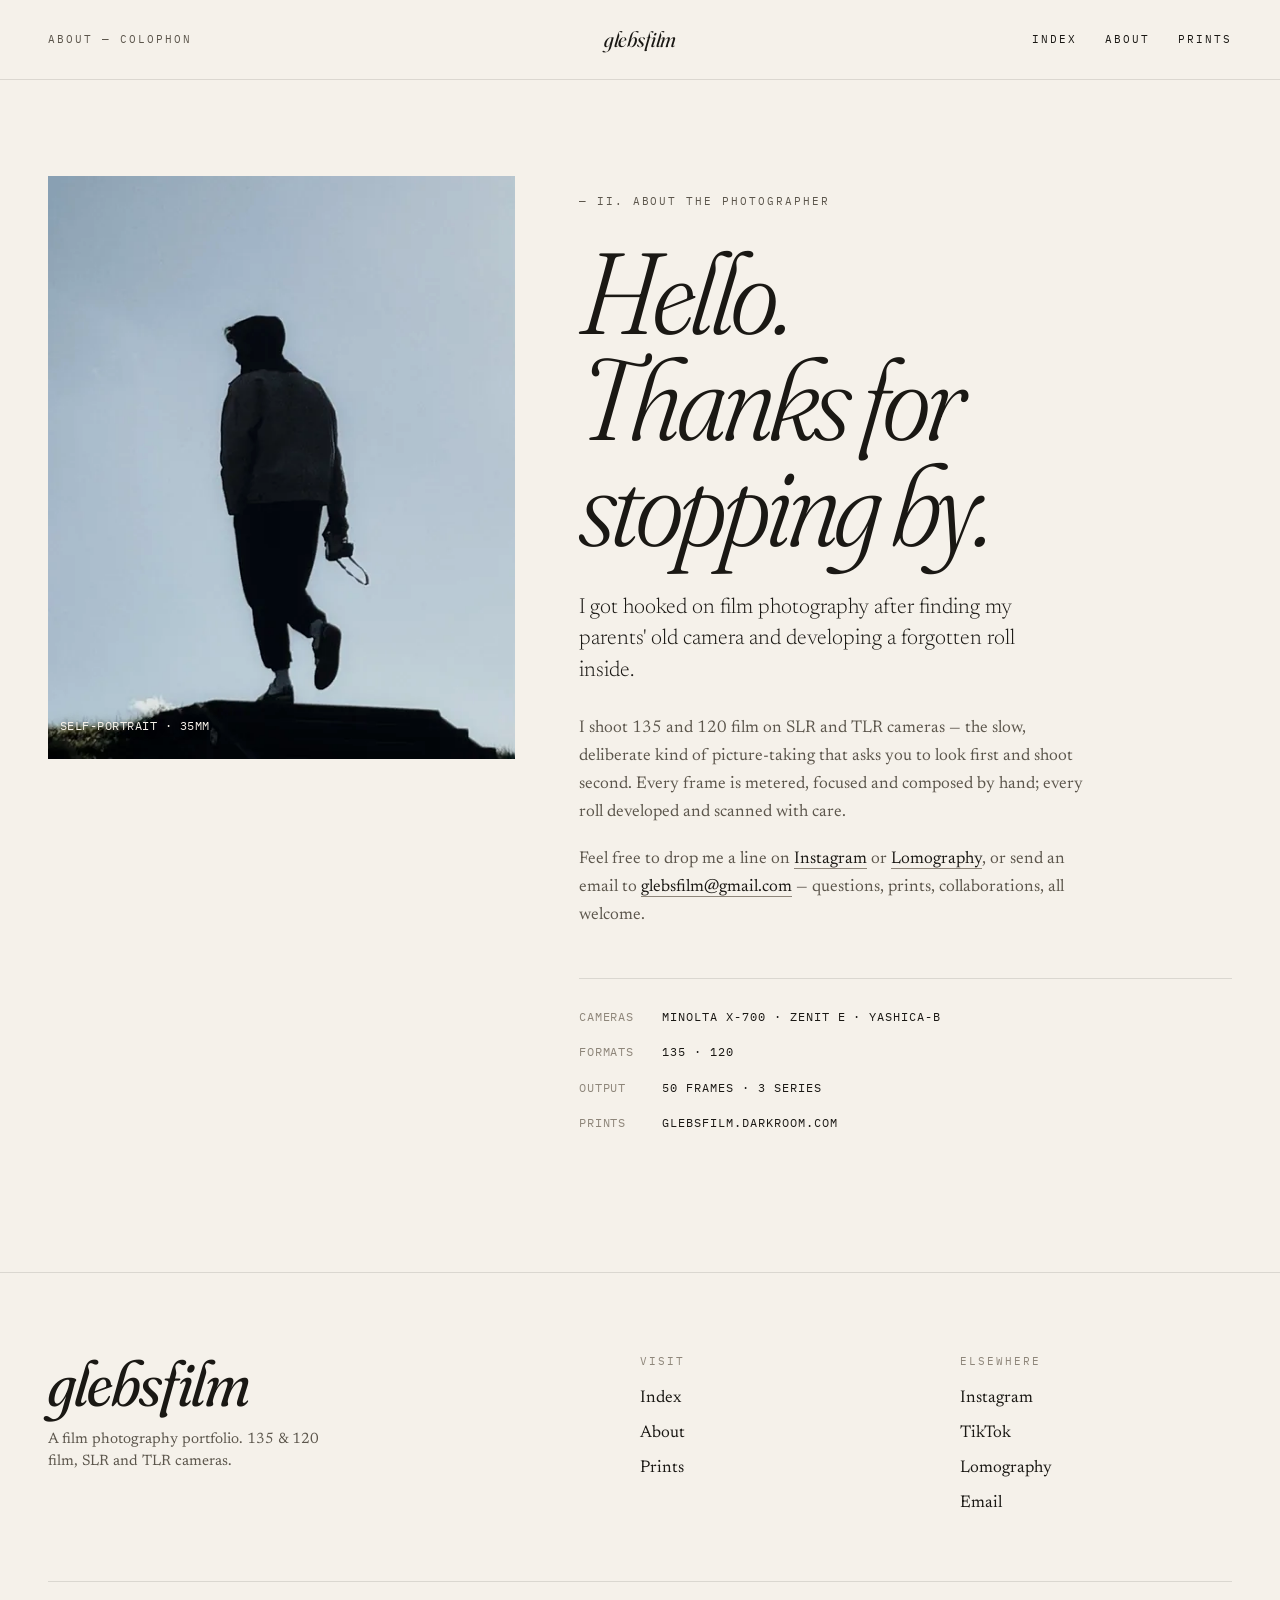
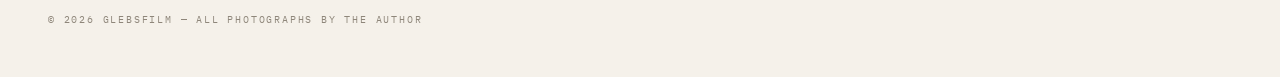
==== commit 6e562824: "Update about.html" ====
--- a/about.html
+++ b/about.html
@@ -76,8 +76,8 @@
           </div>
 
           <dl class="about__contact">
-            <dt>Cameras</dt><dd>SLR · TLR</dd>
-            <dt>Formats</dt><dd>35mm · 120</dd>
+            <dt>Cameras</dt><dd>MINOLTA X-700 · ZENIT E · YASHICA-B</dd>
+            <dt>Formats</dt><dd>135 · 120</dd>
             <dt>Output</dt><dd>50 frames · 3 series</dd>
             <dt>Prints</dt><dd><a href="https://glebsfilm.darkroom.com" target="_blank" rel="noopener">glebsfilm.darkroom.com</a></dd>
           </dl>
@@ -91,7 +91,7 @@
     <div class="site-foot__grid">
       <div>
         <p class="site-foot__brand">glebsfilm</p>
-        <p class="site-foot__tag">A film photography portfolio. 35mm &amp; 120 film, SLR and TLR cameras.</p>
+        <p class="site-foot__tag">A film photography portfolio. 135 &amp; 120 film, SLR and TLR cameras.</p>
       </div>
       <div class="site-foot__col">
         <h4>Visit</h4>
@@ -112,11 +112,10 @@
       </div>
     </div>
     <div class="site-foot__base">
-      <p class="site-foot__copyright">© 2024 glebsfilm — All photographs by the author</p>
-      <p class="site-foot__set">Set in Fraunces &amp; IBM Plex Mono</p>
+      <p class="site-foot__copyright">© 2026 glebsfilm — All photographs by the author</p>
     </div>
   </div>
 </footer>
   <script src="js/site.js?v=3b735ae2" defer></script>
 </body>
-</html>+</html>
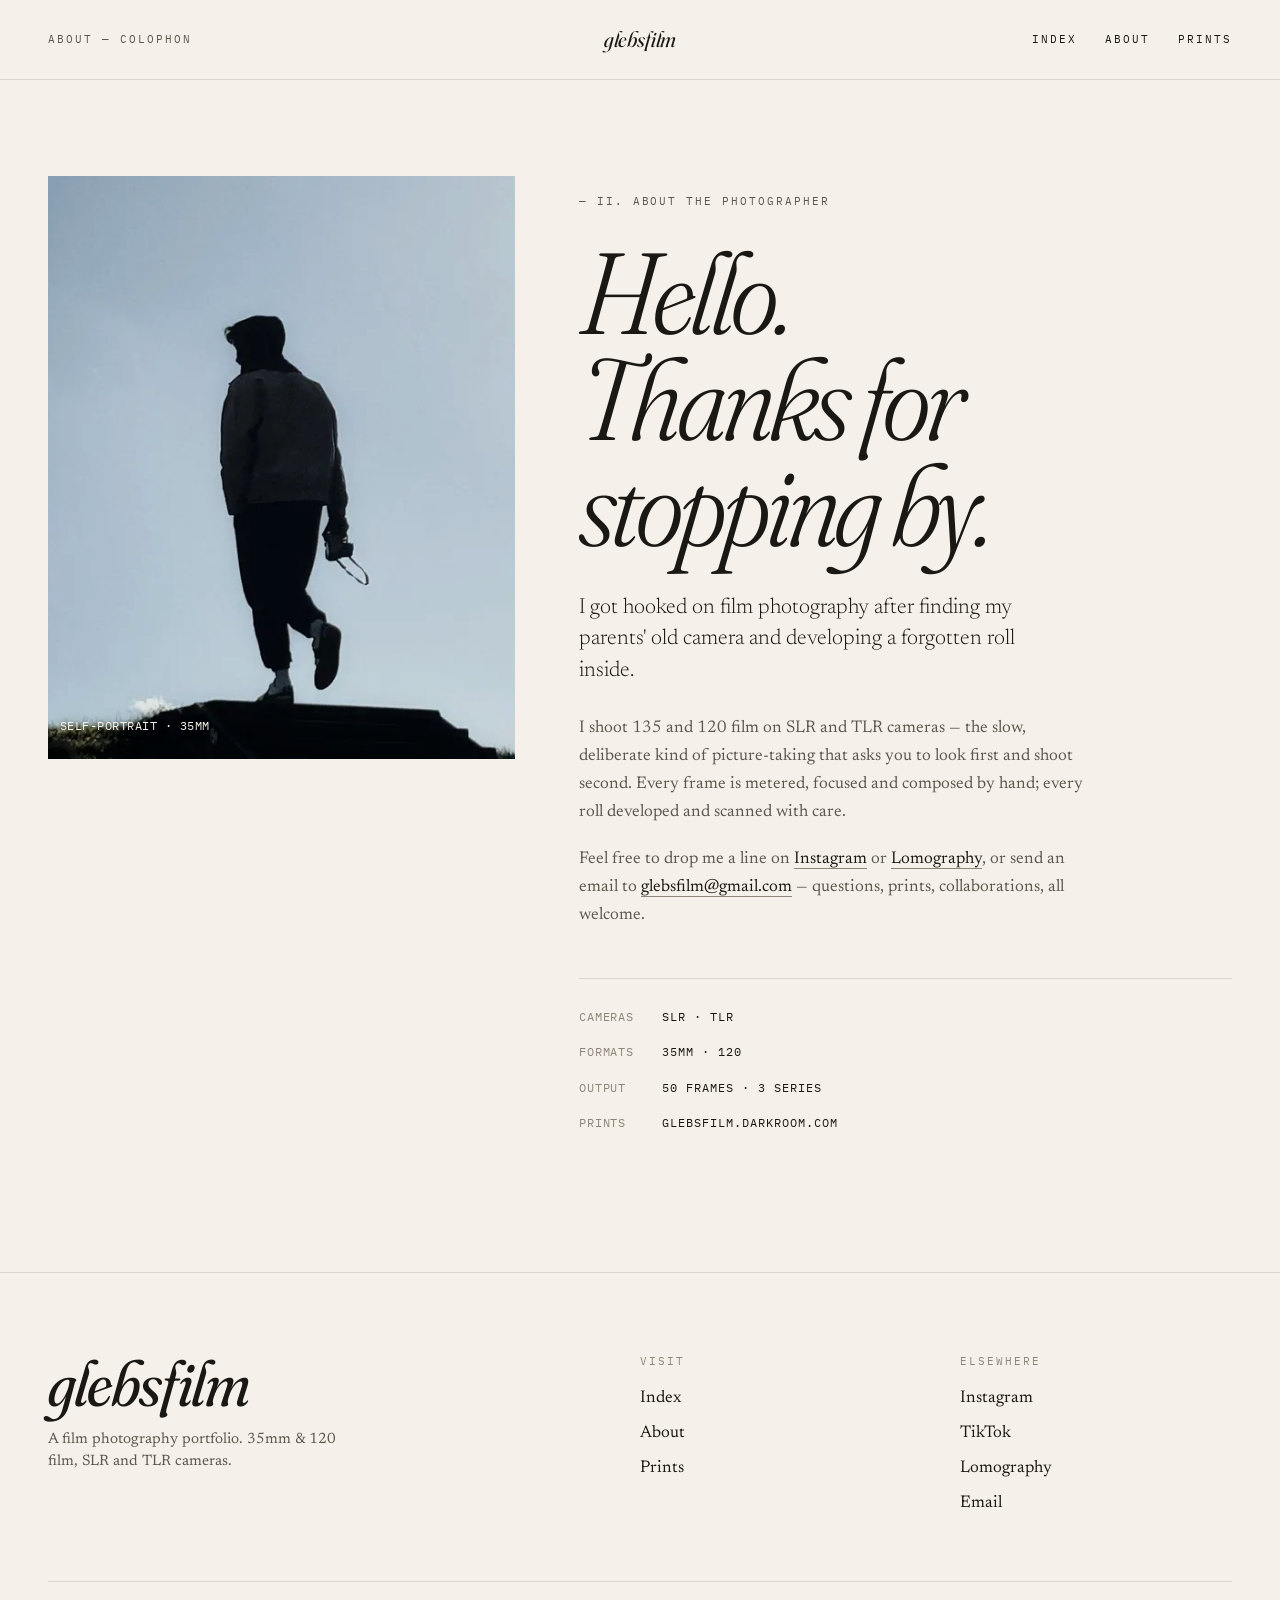
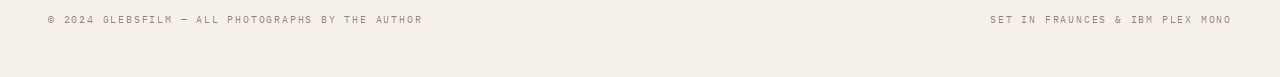
==== commit 993fe429: "Auto-process images and rebuild HTML [skip ci]" ====
--- a/about.html
+++ b/about.html
@@ -76,8 +76,8 @@
           </div>
 
           <dl class="about__contact">
-            <dt>Cameras</dt><dd>MINOLTA X-700 · ZENIT E · YASHICA-B</dd>
-            <dt>Formats</dt><dd>135 · 120</dd>
+            <dt>Cameras</dt><dd>SLR · TLR</dd>
+            <dt>Formats</dt><dd>35mm · 120</dd>
             <dt>Output</dt><dd>50 frames · 3 series</dd>
             <dt>Prints</dt><dd><a href="https://glebsfilm.darkroom.com" target="_blank" rel="noopener">glebsfilm.darkroom.com</a></dd>
           </dl>
@@ -91,7 +91,7 @@
     <div class="site-foot__grid">
       <div>
         <p class="site-foot__brand">glebsfilm</p>
-        <p class="site-foot__tag">A film photography portfolio. 135 &amp; 120 film, SLR and TLR cameras.</p>
+        <p class="site-foot__tag">A film photography portfolio. 35mm &amp; 120 film, SLR and TLR cameras.</p>
       </div>
       <div class="site-foot__col">
         <h4>Visit</h4>
@@ -112,10 +112,11 @@
       </div>
     </div>
     <div class="site-foot__base">
-      <p class="site-foot__copyright">© 2026 glebsfilm — All photographs by the author</p>
+      <p class="site-foot__copyright">© 2024 glebsfilm — All photographs by the author</p>
+      <p class="site-foot__set">Set in Fraunces &amp; IBM Plex Mono</p>
     </div>
   </div>
 </footer>
   <script src="js/site.js?v=3b735ae2" defer></script>
 </body>
-</html>
+</html>
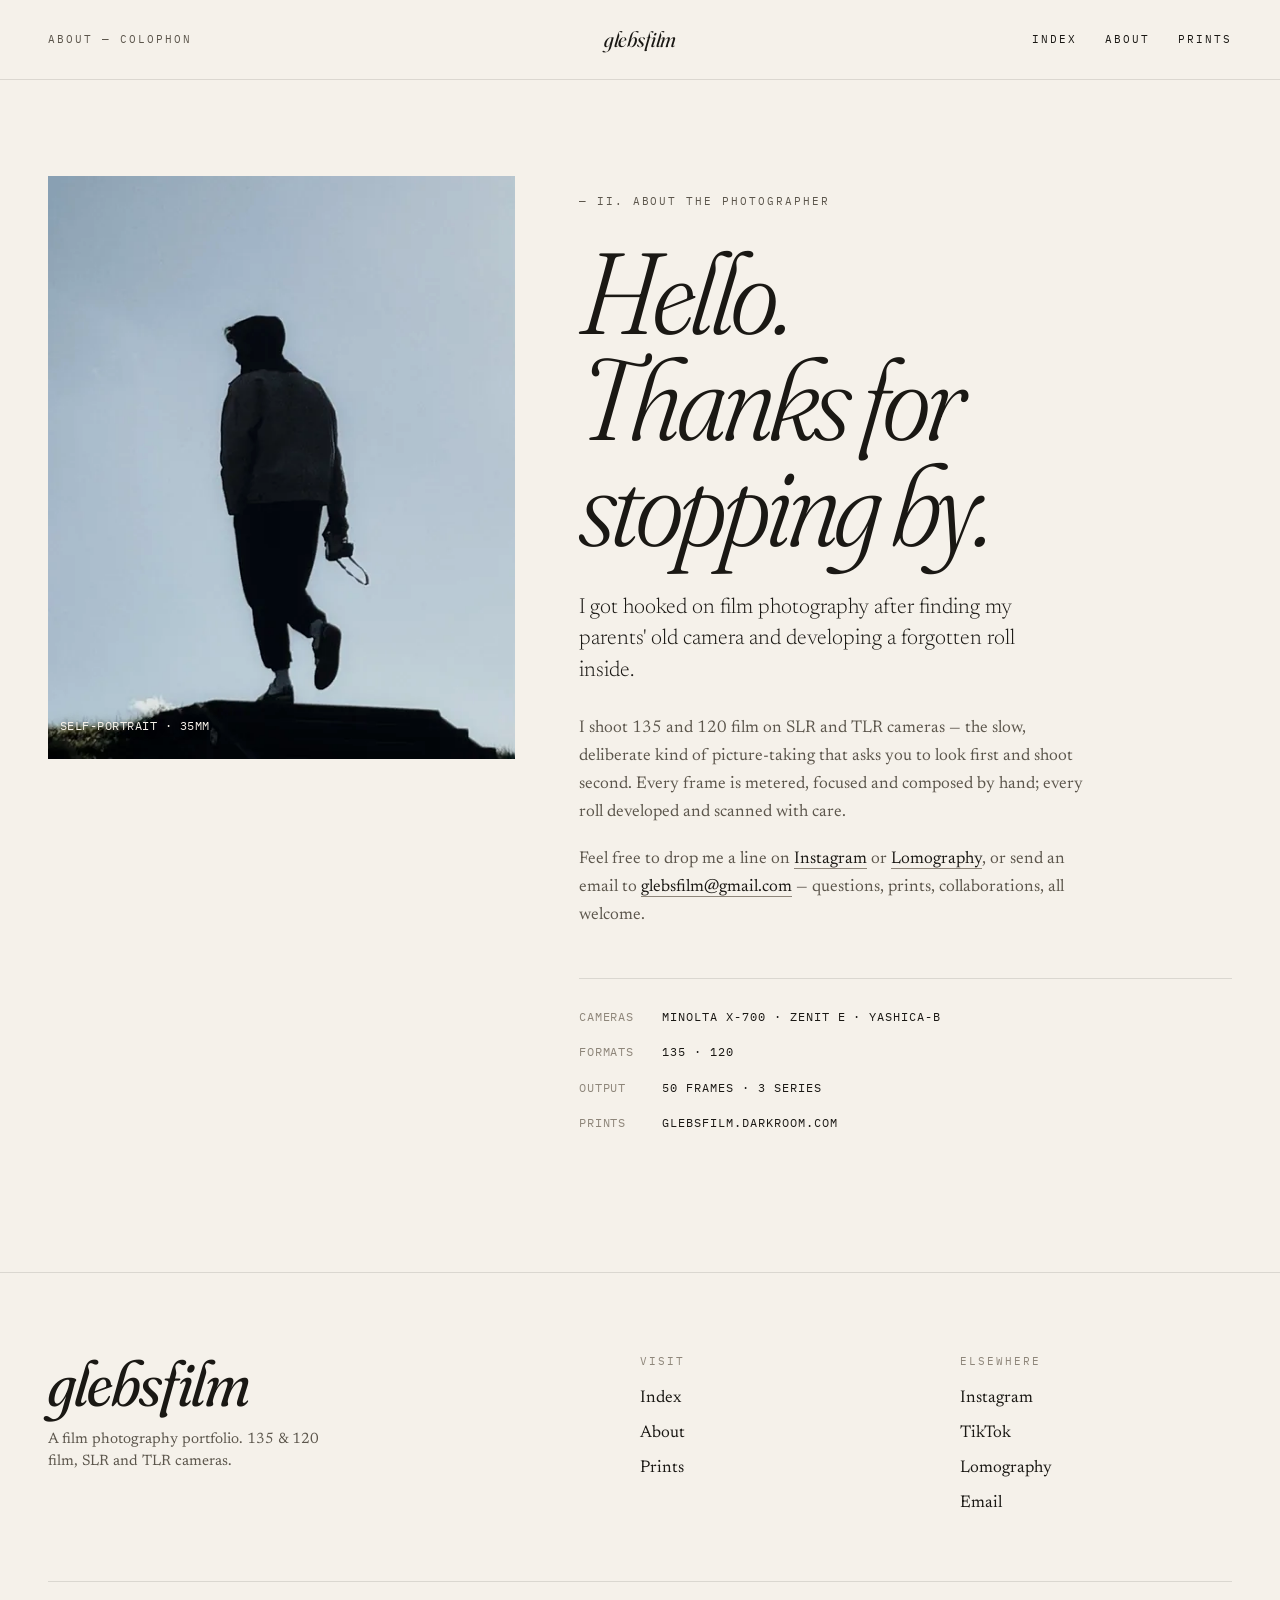
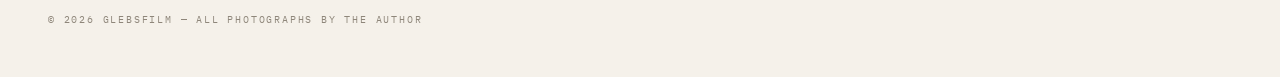
==== commit 19021f3d: "Auto-process images and rebuild HTML [skip ci]" ====
--- a/about.html
+++ b/about.html
@@ -4,8 +4,8 @@
   <meta charset="UTF-8">
   <meta name="viewport" content="width=device-width, initial-scale=1.0, viewport-fit=cover">
   <title>About — glebsfilm</title>
-  <meta name="description" content="About glebsfilm — a film photographer working with 35mm and 120 film on SLR and TLR cameras.">
-  <meta name="keywords" content="Photography, Film photography, 35mm film, 120mm film, analog art, vintage photography">
+  <meta name="description" content="About glebsfilm — a film photographer working with 135 and 120 film on SLR and TLR cameras.">
+  <meta name="keywords" content="Photography, Film photography, 35mm film, 120 film, analog art, vintage photography">
   <meta name="author" content="glebsfilm">
   <link rel="canonical" href="https://www.glebsfilm.com/about.html">
 
@@ -20,13 +20,13 @@
   <meta property="og:type" content="website">
   <meta property="og:url" content="https://www.glebsfilm.com/about.html">
   <meta property="og:title" content="About — glebsfilm">
-  <meta property="og:description" content="About glebsfilm — a film photographer working with 35mm and 120 film on SLR and TLR cameras.">
+  <meta property="og:description" content="About glebsfilm — a film photographer working with 135 and 120 film on SLR and TLR cameras.">
   <meta property="og:image" content="https://www.glebsfilm.com/assets/logo_square-640.webp">
   <meta property="og:image:width" content="640">
   <meta property="og:image:height" content="640">
   <meta name="twitter:card" content="summary_large_image">
   <meta name="twitter:title" content="About — glebsfilm">
-  <meta name="twitter:description" content="About glebsfilm — a film photographer working with 35mm and 120 film on SLR and TLR cameras.">
+  <meta name="twitter:description" content="About glebsfilm — a film photographer working with 135 and 120 film on SLR and TLR cameras.">
   <meta name="twitter:image" content="https://www.glebsfilm.com/assets/logo_square-640.webp">
 
   <script defer src="https://static.cloudflareinsights.com/beacon.min.js"
@@ -76,8 +76,8 @@
           </div>
 
           <dl class="about__contact">
-            <dt>Cameras</dt><dd>SLR · TLR</dd>
-            <dt>Formats</dt><dd>35mm · 120</dd>
+            <dt>Cameras</dt><dd>MINOLTA X-700 · ZENIT E · YASHICA-B</dd>
+            <dt>Formats</dt><dd>135 · 120</dd>
             <dt>Output</dt><dd>50 frames · 3 series</dd>
             <dt>Prints</dt><dd><a href="https://glebsfilm.darkroom.com" target="_blank" rel="noopener">glebsfilm.darkroom.com</a></dd>
           </dl>
@@ -91,7 +91,7 @@
     <div class="site-foot__grid">
       <div>
         <p class="site-foot__brand">glebsfilm</p>
-        <p class="site-foot__tag">A film photography portfolio. 35mm &amp; 120 film, SLR and TLR cameras.</p>
+        <p class="site-foot__tag">A film photography portfolio. 135 &amp; 120 film, SLR and TLR cameras.</p>
       </div>
       <div class="site-foot__col">
         <h4>Visit</h4>
@@ -112,8 +112,7 @@
       </div>
     </div>
     <div class="site-foot__base">
-      <p class="site-foot__copyright">© 2024 glebsfilm — All photographs by the author</p>
-      <p class="site-foot__set">Set in Fraunces &amp; IBM Plex Mono</p>
+      <p class="site-foot__copyright">© 2026 glebsfilm — All photographs by the author</p>
     </div>
   </div>
 </footer>
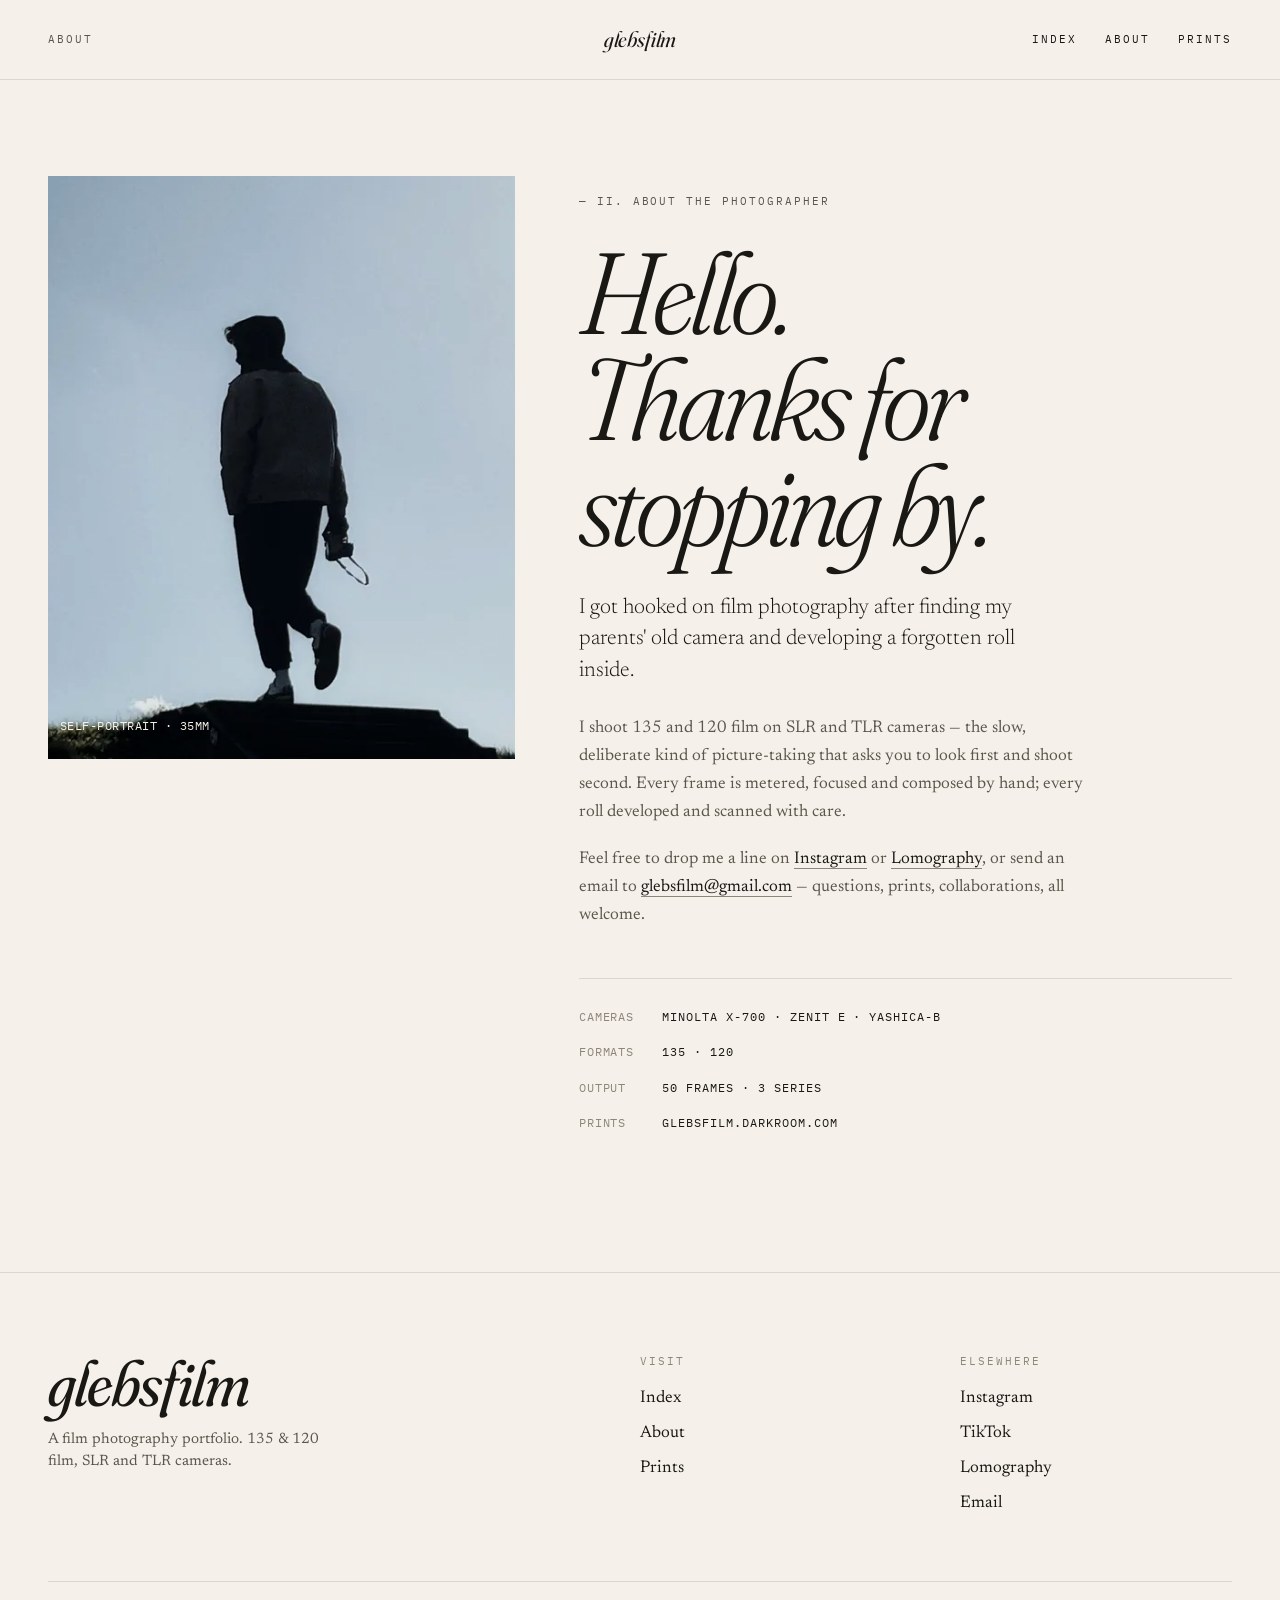
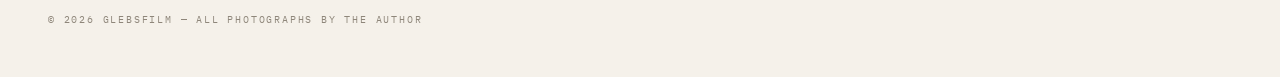
==== commit 61730323: "Update about.html" ====
--- a/about.html
+++ b/about.html
@@ -42,7 +42,7 @@
 </head>
 <body>
   <header class="site-nav">
-  <div class="site-nav__index">About — Colophon</div>
+  <div class="site-nav__index">About</div>
   <a class="site-nav__brand" href="index.html">glebsfilm</a>
   <button class="site-nav__toggle" aria-label="Menu" aria-expanded="false">
     <svg width="22" height="14" viewBox="0 0 22 14" fill="none" stroke="currentColor" stroke-width="1.5"><line x1="0" y1="2" x2="22" y2="2"/><line x1="0" y1="12" x2="22" y2="12"/></svg>
@@ -118,4 +118,4 @@
 </footer>
   <script src="js/site.js?v=3b735ae2" defer></script>
 </body>
-</html>+</html>
